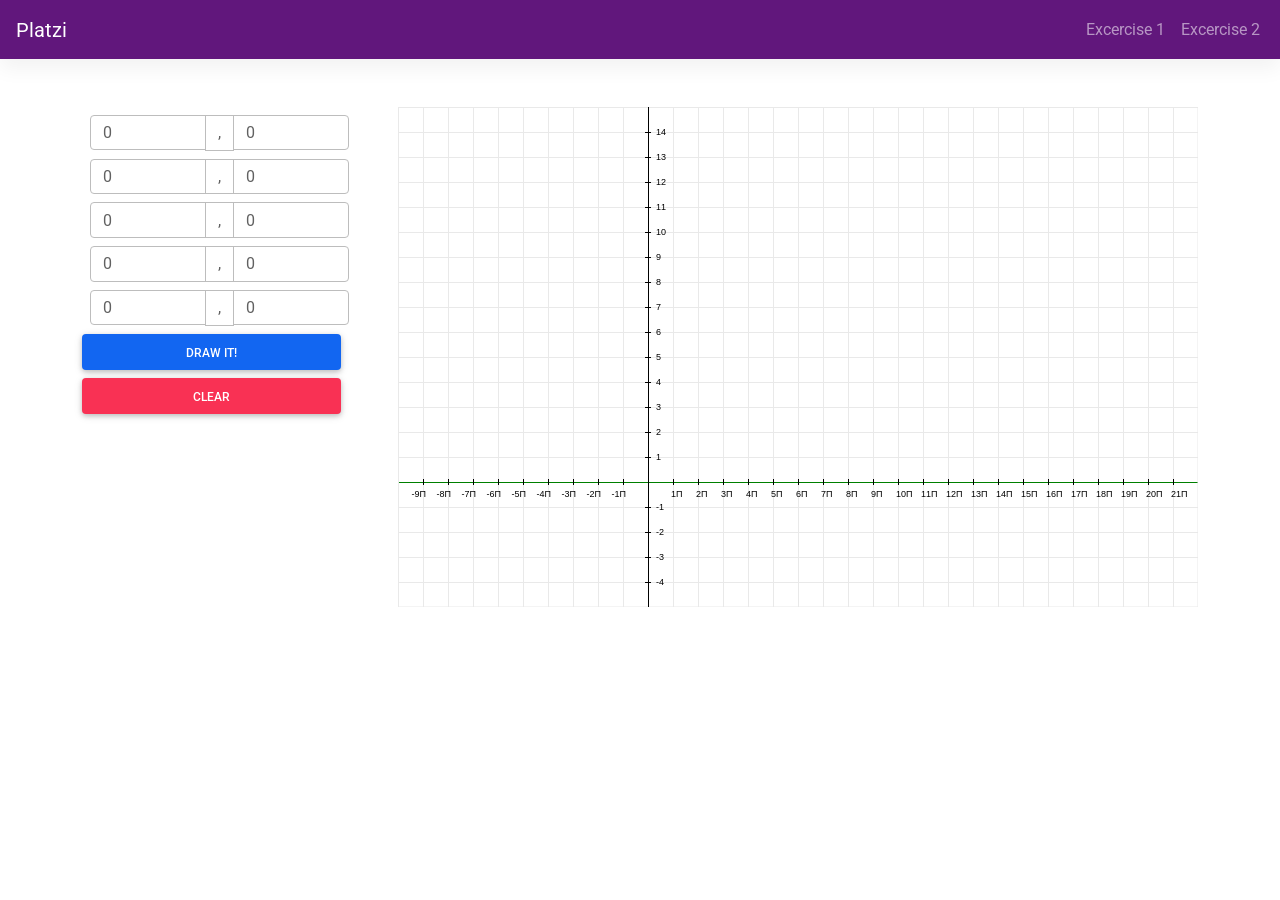
==== practice2.html @ a5ef2120 "Platzi Master - Challenge One" ====
<!DOCTYPE html>
<html lang="en">
  <head>
    <meta charset="UTF-8" />
    <meta name="viewport" content="width=device-width, initial-scale=1, shrink-to-fit=no" />
    <meta http-equiv="x-ua-compatible" content="ie=edge" />
    <title>Material Design for Bootstrap</title>
    <!-- MDB icon -->
    <link rel="icon" href="img/mdb-favicon.ico" type="image/x-icon" />
    <!-- Font Awesome -->
    <link rel="stylesheet" href="https://use.fontawesome.com/releases/v5.11.2/css/all.css" />
    <!-- Google Fonts Roboto -->
    <link
      rel="stylesheet"
      href="https://fonts.googleapis.com/css2?family=Roboto:wght@300;400;500;700&display=swap"
    />
    <!-- MDB -->
    <link rel="stylesheet" href="css/custom.css" />
    <link rel="stylesheet" href="css/mdb.min.css" />
</head>

<body>
    
    
      <!-- Navbar -->
<nav class="navbar navbar-expand-lg navbar-dark " style="background-color:#61177c;">
  <!-- Container wrapper -->
  <div class="container-fluid">

    <!-- Navbar brand -->
    <a class="navbar-brand" href="#"><img src="https://static.platzi.com/ui/assets/image/isotipoPlatzi093f27a2fb00922bb105.png" alt="" srcset=""> Platzi</a>

    <!-- Toggle button -->
    <button class="navbar-toggler" type="button" data-mdb-toggle="collapse" data-mdb-target="#navbarSupportedContent" aria-controls="navbarSupportedContent" aria-expanded="false" aria-label="Toggle navigation">
      <i class="fas fa-bars"></i>
    </button>

    <!-- Collapsible wrapper -->
    <div class="collapse navbar-collapse" id="navbarSupportedContent">
      <ul class="navbar-nav me-auto mb-2 mb-lg-0">

        <!-- Link -->
        <li class="nav-item">
          <a class="nav-link" href="./practice1.html">Excercise 1</a>
          </li>
          <li> 
          <a class="nav-link" href="./practice2.html">Excercise 2</a> 
        </li>

      </ul>

    </div>
  </div>
  <!-- Container wrapper -->
</nav>
<!-- Navbar -->
<div class="container">
        <div class="h-100 d-flex justify-content-around align-items-center pt-5">
 <div class="d-flex flex-row"> 
       <form class="d-flex">

     
   
      
        <!-- 2 column grid layout for inline styling -->
        <div class="row mb-4">
          <div class="col-10 p-auto bloque_coordenadas">
            <!-- Checkbox -->
           
              <div class="input-group m-2 ejercicio1" >
                <input type="number" class="form-control " id="pointX1" value="0" placeholder="pointX" aria-label="PointX">
                <span class="input-group-text">,</span>
                <input type="number" class="form-control" id="pointY1" value="0" placeholder="pointY" aria-label="pointY">
               </div>
              <div class="input-group m-2">
                <input type="number" class="form-control" id="pointX2" value="0" placeholder="pointX" aria-label="PointX">
                <span class="input-group-text">,</span>
                <input type="number" class="form-control" id="pointY2" value="0" placeholder="pointY" aria-label="pointY">
              </div>
              <div class="input-group m-2">
                <input type="number" class="form-control" id="pointX3" value="0" placeholder="pointX" aria-label="PointX">
                <span class="input-group-text">,</span>
                <input type="number" class="form-control" id="pointY3" value="0" placeholder="pointY" aria-label="pointY">
              </div>
              <div class="input-group m-2">
                <input type="number" class="form-control" id="pointX4" value="0" placeholder="pointX" aria-label="PointX">
                <span class="input-group-text">,</span>
                <input type="number" class="form-control" id="pointY4" value="0" placeholder="pointY" aria-label="pointY">
              </div>
              <div class="input-group m-2">
                <input type="number" class="form-control" id="pointX5" value="0" placeholder="pointX" aria-label="PointX">
                <span class="input-group-text">,</span>
                <input type="number" class="form-control" id="pointY5" value="0" placeholder="pointY" aria-label="pointY">
              </div>

              <button type="button" id="submit2" class="btn btn-primary btn-block">Draw it!</button>
              <input type="buton" id="clear" class="btn btn-danger btn-block" value="Clear">

                </div>
      
         
        </div>
      
        <!-- Submit button -->
    
      </form>
 
<canvas id="my-canvas" width="800" height="500" class="d-flex"></canvas>

 <script src="js/canvas.js"></script>
 <script src="js/events2.js"></script>
<script type="text/javascript" src="js/mdb.min.js"></script>

 
</body>

</html>
---- css/custom.css ----
#navbarSupportedContent{
    display: flex;
    justify-content: flex-end;
    max-height: 70px;

}

nav{
    position: absolute;
    top: 0;
    right: 0;
    width: 100% !important;
    left: 0;
    z-index: 20;
}
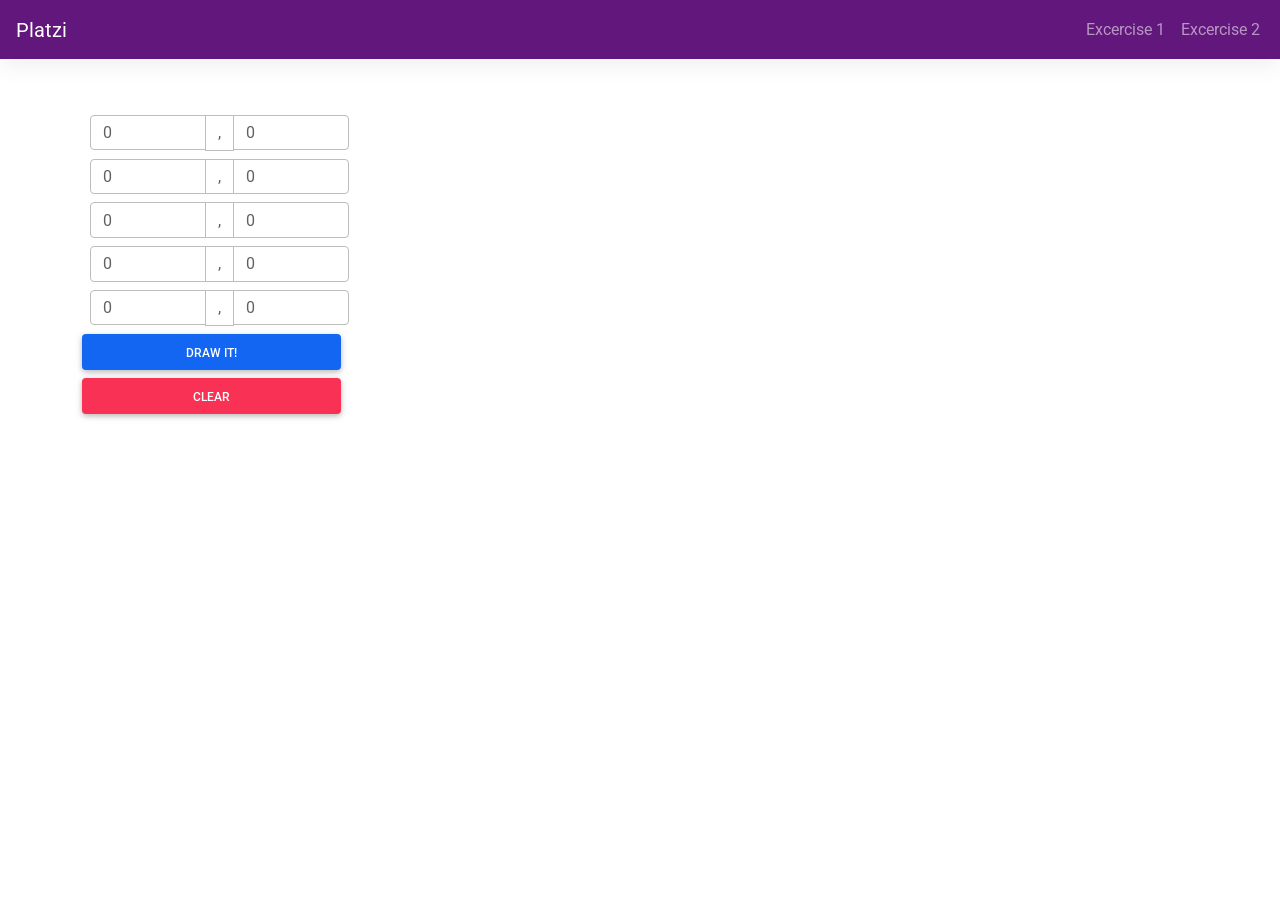
==== commit b72f9bf7: "Correction, extension and improvement of exercise 1 - Platzi  Master" ====
--- a/practice2.html
+++ b/practice2.html
@@ -41,7 +41,7 @@
 
         <!-- Link -->
         <li class="nav-item">
-          <a class="nav-link" href="./practice1.html">Excercise 1</a>
+          <a class="nav-link" href="./index.html">Excercise 1</a>
           </li>
           <li> 
           <a class="nav-link" href="./practice2.html">Excercise 2</a> 
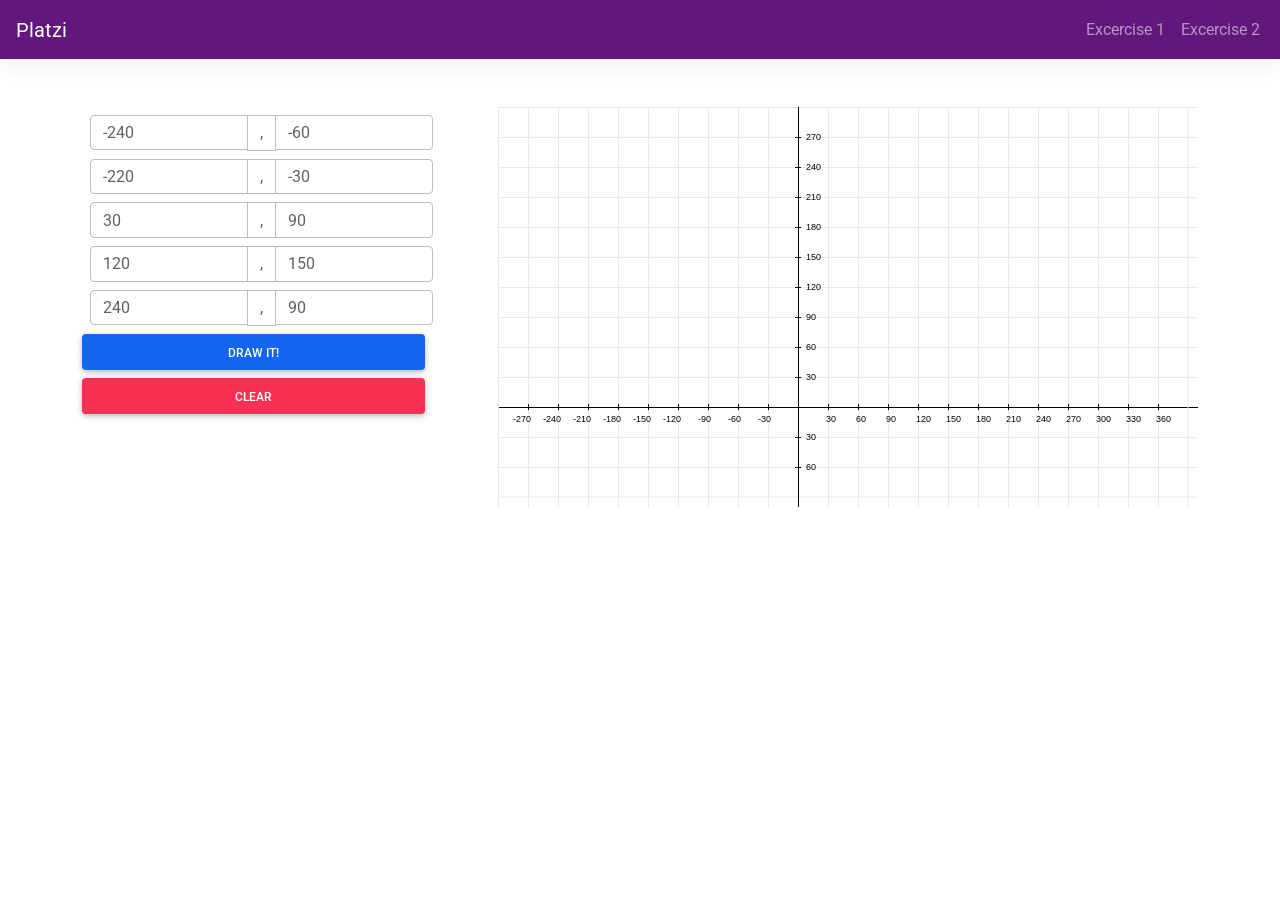
==== commit 4b3d61ed: "Practice 2, bar charts corrected" ====
--- a/practice2.html
+++ b/practice2.html
@@ -68,36 +68,37 @@
             <!-- Checkbox -->
            
               <div class="input-group m-2 ejercicio1" >
-                <input type="number" class="form-control " id="pointX1" value="0" placeholder="pointX" aria-label="PointX">
+                <form action="" class="needs-validation" novalidater> 
+                <input type="number" class="form-control " id="pointX1" value="-240" placeholder="pointX" aria-label="PointX">
                 <span class="input-group-text">,</span>
-                <input type="number" class="form-control" id="pointY1" value="0" placeholder="pointY" aria-label="pointY">
+                <input type="number" class="form-control" id="pointY1" value="-60" placeholder="pointY" aria-label="pointY">
                </div>
               <div class="input-group m-2">
-                <input type="number" class="form-control" id="pointX2" value="0" placeholder="pointX" aria-label="PointX">
+                <input type="number" class="form-control" id="pointX2" value="-220" placeholder="pointX" aria-label="PointX">
                 <span class="input-group-text">,</span>
-                <input type="number" class="form-control" id="pointY2" value="0" placeholder="pointY" aria-label="pointY">
+                <input type="number" class="form-control" id="pointY2" value="-30" placeholder="pointY" aria-label="pointY">
               </div>
               <div class="input-group m-2">
-                <input type="number" class="form-control" id="pointX3" value="0" placeholder="pointX" aria-label="PointX">
+                <input type="number" class="form-control" id="pointX3" value="30" placeholder="pointX" aria-label="PointX">
                 <span class="input-group-text">,</span>
-                <input type="number" class="form-control" id="pointY3" value="0" placeholder="pointY" aria-label="pointY">
+                <input type="number" class="form-control" id="pointY3" value="90" placeholder="pointY" aria-label="pointY">
               </div>
               <div class="input-group m-2">
-                <input type="number" class="form-control" id="pointX4" value="0" placeholder="pointX" aria-label="PointX">
+                <input type="number" class="form-control" id="pointX4" value="120" placeholder="pointX" aria-label="PointX">
                 <span class="input-group-text">,</span>
-                <input type="number" class="form-control" id="pointY4" value="0" placeholder="pointY" aria-label="pointY">
+                <input type="number" class="form-control" id="pointY4" value="150" placeholder="pointY" aria-label="pointY">
               </div>
               <div class="input-group m-2">
-                <input type="number" class="form-control" id="pointX5" value="0" placeholder="pointX" aria-label="PointX">
+                <input type="number" class="form-control" id="pointX5" value="240" placeholder="pointX" aria-label="PointX">
                 <span class="input-group-text">,</span>
-                <input type="number" class="form-control" id="pointY5" value="0" placeholder="pointY" aria-label="pointY">
+                <input type="number" class="form-control" id="pointY5" value="90" placeholder="pointY" aria-label="pointY">
               </div>
 
               <button type="button" id="submit2" class="btn btn-primary btn-block">Draw it!</button>
               <input type="buton" id="clear" class="btn btn-danger btn-block" value="Clear">
 
                 </div>
-      
+              </form>
          
         </div>
       
@@ -105,9 +106,9 @@
     
       </form>
  
-<canvas id="my-canvas" width="800" height="500" class="d-flex"></canvas>
+<canvas id="my-canvas" width="700" height="400" class="d-flex"></canvas>
 
- <script src="js/canvas.js"></script>
+ <script src="js/canvas2.js"></script>
  <script src="js/events2.js"></script>
 <script type="text/javascript" src="js/mdb.min.js"></script>
 
